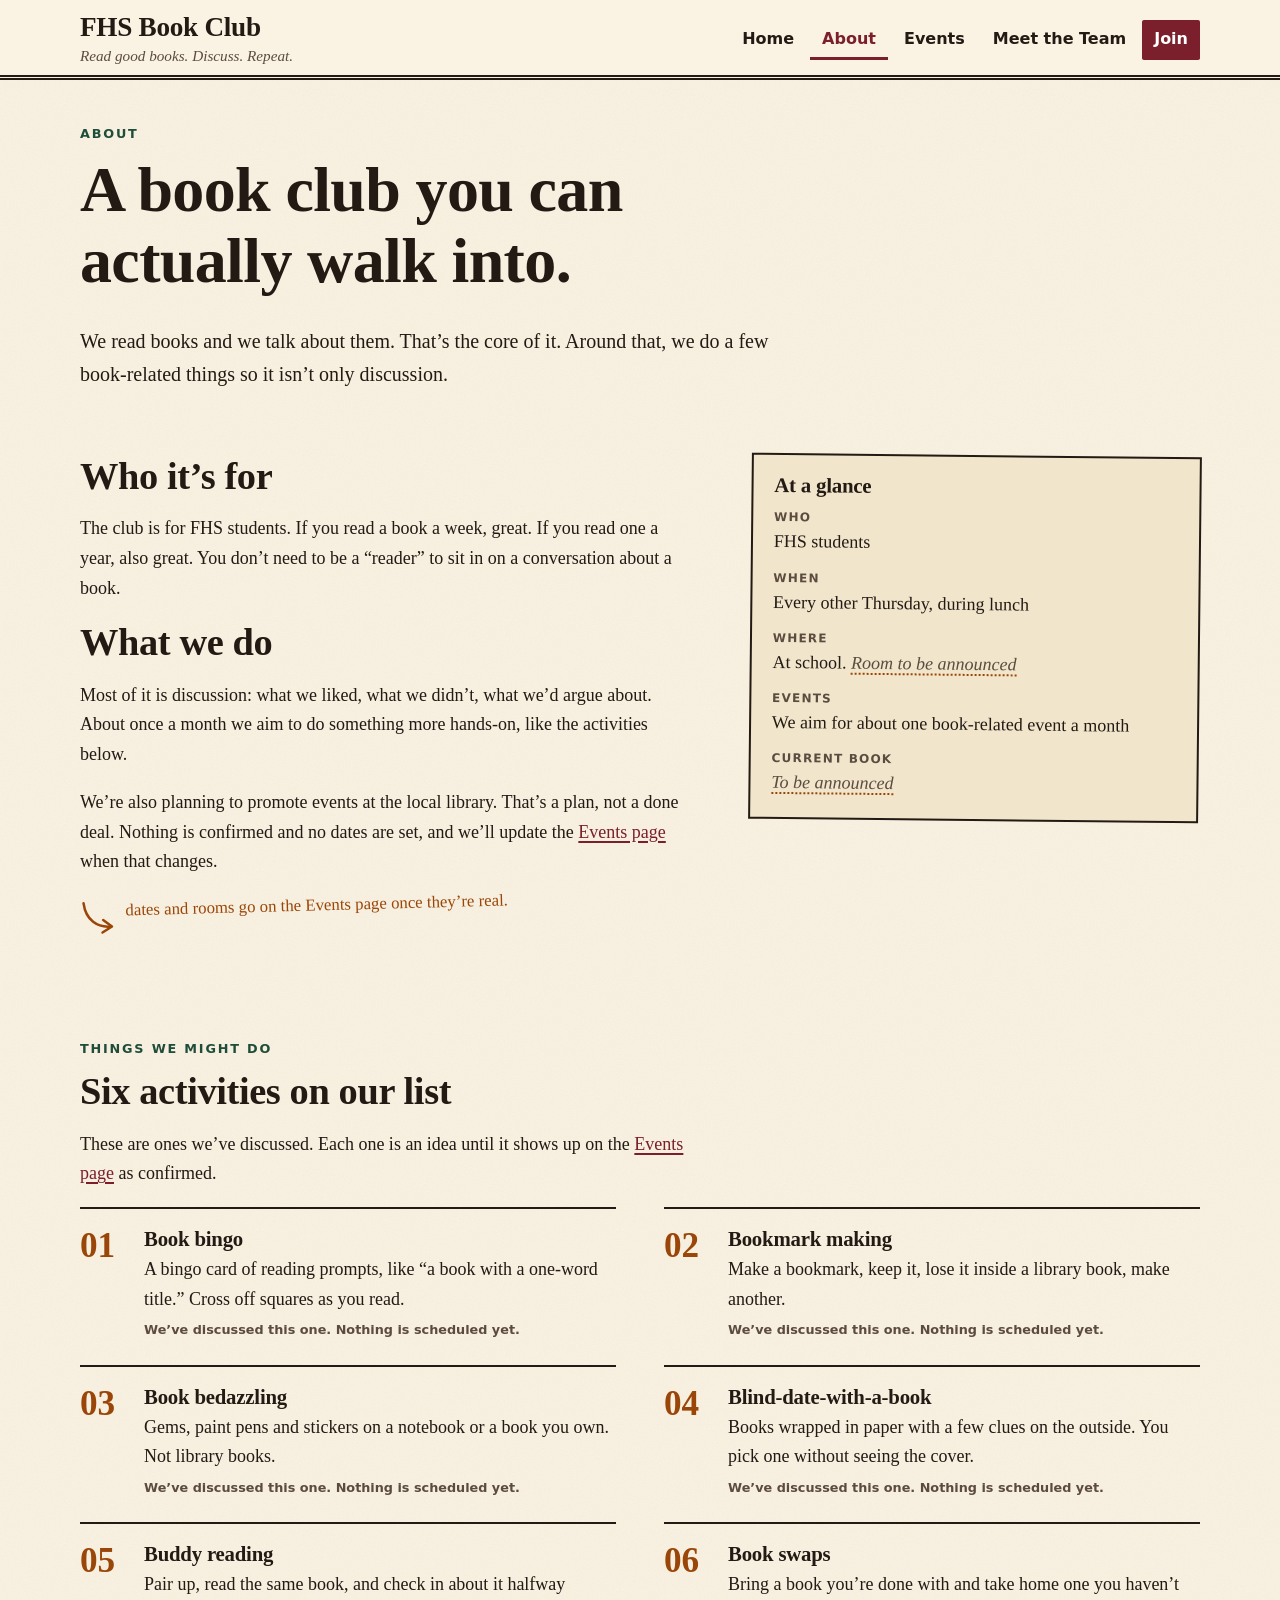
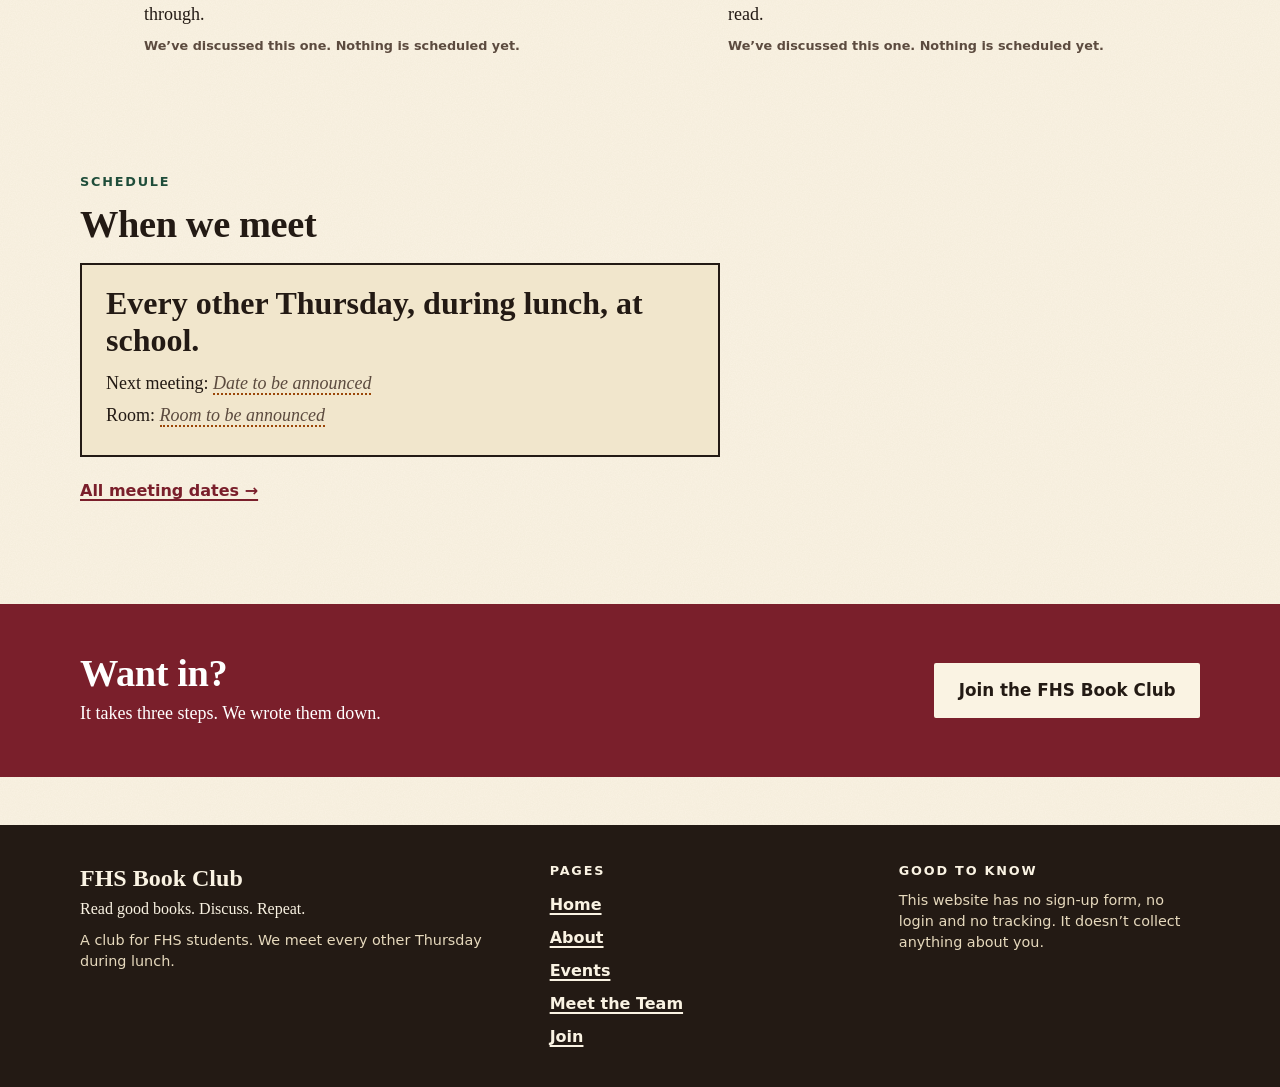
==== about.html @ 26677410 "Add files via upload" ====
<!DOCTYPE html>
<html lang="en">
<head>
<meta charset="utf-8">
<meta name="viewport" content="width=device-width, initial-scale=1">
<title>About · FHS Book Club</title>
<meta name="description" content="What the FHS Book Club does, who it's for, and when we meet.">
<meta name="theme-color" content="#7A1F2B">
<link rel="stylesheet" href="css/style.css">
</head>
<body>
<a class="skip" href="#main">Skip to main content</a>
<header class="mast">
  <div class="wrap">
    <a class="brand" href="index.html">
      <span class="brand-main">FHS Book Club</span>
      <span class="brand-tag">Read good books. Discuss. Repeat.</span>
    </a>
    <nav aria-label="Main">
      <ul>
        <li><a href="index.html">Home</a></li>
        <li><a href="about.html" aria-current="page">About</a></li>
        <li><a href="events.html">Events</a></li>
        <li><a href="team.html">Meet the Team</a></li>
        <li><a class="nav-join" href="join.html">Join</a></li>
      </ul>
    </nav>
  </div>
</header>
<noscript><div class="wrap"><p>The dates, rooms and event list on this site are filled in by a little JavaScript. Please turn it on to see them.</p></div></noscript>
<main id="main" tabindex="-1">
<div class="wrap page-head">
  <p class="kicker">About</p>
  <h1>A book club you can actually walk into.</h1>
  <p class="lede">We read books and we talk about them. That&rsquo;s the core of it. Around that, we do a few book-related things so it isn&rsquo;t only discussion.</p>
</div>

<section class="wrap two" aria-labelledby="whoH">
  <div class="prose">
    <h2 id="whoH">Who it&rsquo;s for</h2>
    <p>The club is for FHS students. If you read a book a week, great. If you read one a year, also great. You don&rsquo;t need to be a &ldquo;reader&rdquo; to sit in on a conversation about a book.</p>
    <h2>What we do</h2>
    <p>Most of it is discussion: what we liked, what we didn&rsquo;t, what we&rsquo;d argue about. About once a month we aim to do something more hands-on, like the activities below.</p>
    <p>We&rsquo;re also planning to promote events at the local library. That&rsquo;s a plan, not a done deal. Nothing is confirmed and no dates are set, and we&rsquo;ll update the <a href="events.html#library">Events page</a> when that changes.</p>
    <p class="hand orange"><svg viewBox="0 0 40 40" aria-hidden="true" focusable="false"><path d="M4 6 C 6 24, 18 32, 32 31" fill="none" stroke="currentColor" stroke-width="2.6" stroke-linecap="round"/><path d="M24 24 L33 31 L23 37" fill="none" stroke="currentColor" stroke-width="2.6" stroke-linecap="round" stroke-linejoin="round"/></svg><span>dates and rooms go on the Events page once they&rsquo;re real.</span></p>
  </div>
  <aside class="glance" aria-labelledby="glanceH">
    <h2 id="glanceH">At a glance</h2>
    <dl>
      <dt>Who</dt><dd>FHS students</dd>
      <dt>When</dt><dd>Every other Thursday, during lunch</dd>
      <dt>Where</dt><dd>At school. <span data-bind="next.meeting.room">Room to be announced</span></dd>
      <dt>Events</dt><dd>We aim for about one book-related event a month</dd>
      <dt>Current book</dt><dd><span data-bind="currentBook.title">To be announced</span></dd>
    </dl>
  </aside>
</section>

<section class="wrap" aria-labelledby="actsH">
  <p class="kicker">Things we might do</p>
  <h2 id="actsH">Six activities on our list</h2>
  <p class="prose" style="max-width:38rem">These are ones we&rsquo;ve discussed. Each one is an idea until it shows up on the <a href="events.html#activities">Events page</a> as confirmed.</p>
  <ol class="chapters cols">
    <li><div><h3>Book bingo</h3><p>A bingo card of reading prompts, like &ldquo;a book with a one-word title.&rdquo; Cross off squares as you read.</p><p class="tag">We&rsquo;ve discussed this one. Nothing is scheduled yet.</p></div></li>
    <li><div><h3>Bookmark making</h3><p>Make a bookmark, keep it, lose it inside a library book, make another.</p><p class="tag">We&rsquo;ve discussed this one. Nothing is scheduled yet.</p></div></li>
    <li><div><h3>Book bedazzling</h3><p>Gems, paint pens and stickers on a notebook or a book you own. Not library books.</p><p class="tag">We&rsquo;ve discussed this one. Nothing is scheduled yet.</p></div></li>
    <li><div><h3>Blind-date-with-a-book</h3><p>Books wrapped in paper with a few clues on the outside. You pick one without seeing the cover.</p><p class="tag">We&rsquo;ve discussed this one. Nothing is scheduled yet.</p></div></li>
    <li><div><h3>Buddy reading</h3><p>Pair up, read the same book, and check in about it halfway through.</p><p class="tag">We&rsquo;ve discussed this one. Nothing is scheduled yet.</p></div></li>
    <li><div><h3>Book swaps</h3><p>Bring a book you&rsquo;re done with and take home one you haven&rsquo;t read.</p><p class="tag">We&rsquo;ve discussed this one. Nothing is scheduled yet.</p></div></li>
  </ol>
</section>

<section class="wrap" aria-labelledby="whenH">
  <p class="kicker">Schedule</p>
  <h2 id="whenH">When we meet</h2>
  <div class="schedule">
    <p class="big">Every other Thursday, during lunch, at school.</p>
    <p>Next meeting: <span data-bind="next.meeting.date">Date to be announced</span></p>
    <p>Room: <span data-bind="next.meeting.room">Room to be announced</span></p>
  </div>
  <p class="more"><a class="textlink" href="events.html#meetings">All meeting dates &rarr;</a></p>
</section>

<section class="band" aria-labelledby="bandH">
  <div class="wrap">
    <div>
      <h2 id="bandH">Want in?</h2>
      <p>It takes three steps. We wrote them down.</p>
    </div>
    <a class="btn" href="join.html">Join the FHS Book Club</a>
  </div>
</section>
</main>
<footer class="foot">
  <div class="wrap">
    <div>
      <p class="fb">FHS Book Club</p>
      <p>Read good books. Discuss. Repeat.</p>
      <p class="fine">A club for FHS students. We meet every other Thursday during lunch.</p>
    </div>
    <div>
      <h2>Pages</h2>
      <ul>
        <li><a href="index.html">Home</a></li>
        <li><a href="about.html">About</a></li>
        <li><a href="events.html">Events</a></li>
        <li><a href="team.html">Meet the Team</a></li>
        <li><a href="join.html">Join</a></li>
      </ul>
    </div>
    <div>
      <h2>Good to know</h2>
      <p class="fine">This website has no sign-up form, no login and no tracking. It doesn&rsquo;t collect anything about you.</p>
    </div>
  </div>
</footer>
<script src="js/site-data.js"></script>
<script src="js/site.js"></script>
</body>
</html>
---- css/style.css ----
/* =====================================================================
   FHS BOOK CLUB · shared styles
   Colors and fonts are the variables just below. Change them here and
   every page updates.
   ===================================================================== */
:root{
  --paper:#FAF3E3;     /* page */
  --paper-2:#F1E6CC;   /* aged paper, for slips and notes */
  --ink:#231A14;       /* text */
  --muted:#5C4B3F;     /* secondary text */
  --burg:#7A1F2B;      /* burgundy */
  --green:#1F4D3A;     /* forest green */
  --orange:#D9772B;    /* warm orange (fills only) */
  --orange-ink:#9A4608;/* orange dark enough for text */
  --rule:#B9A783;      /* thin lines */
  --serif:Charter,"Bitstream Charter","Sitka Text",Cambria,Georgia,serif;
  --head:"Iowan Old Style","Palatino Linotype",Palatino,"Book Antiqua",Georgia,serif;
  --sans:system-ui,-apple-system,"Segoe UI",Roboto,Arial,sans-serif;
  --hand:"Segoe Print","Bradley Hand","Noteworthy","Chalkboard SE","Comic Sans MS",cursive;
}
*{box-sizing:border-box}
html{scroll-behavior:smooth;scroll-padding-top:16px}
body{
  margin:0;color:var(--ink);background-color:var(--paper);
  /* faint paper grain: a tiny SVG noise tile, nothing heavy */
  background-image:url("data:image/svg+xml,%3Csvg xmlns='http://www.w3.org/2000/svg' width='180' height='180'%3E%3Cfilter id='n'%3E%3CfeTurbulence type='fractalNoise' baseFrequency='.85' numOctaves='2' stitchTiles='stitch'/%3E%3CfeColorMatrix values='0 0 0 0 .35 0 0 0 0 .25 0 0 0 0 .15 0 0 0 .07 0'/%3E%3C/filter%3E%3Crect width='180' height='180' filter='url(%23n)'/%3E%3C/svg%3E");
  font:1.125rem/1.65 var(--serif);
  overflow-x:clip;
  -webkit-text-size-adjust:100%;
}
img,svg{max-width:100%}
h1,h2,h3{font-family:var(--head);line-height:1.1;margin:0 0 .45em;letter-spacing:-.01em}
h1{font-size:clamp(2.4rem,7vw,4rem);font-weight:800}
h2{font-size:clamp(1.7rem,4.5vw,2.4rem);font-weight:800}
h3{font-size:1.3rem;font-weight:700}
p{margin:0 0 1em}
a{color:var(--burg);text-underline-offset:3px;text-decoration-thickness:2px}
a:hover{color:var(--green)}
ul,ol{margin:0;padding:0}
.wrap{width:min(1120px,100% - 2rem);margin-inline:auto}
section{padding:3rem 0}
.kicker{font:700 .8rem/1 var(--sans);letter-spacing:.14em;text-transform:uppercase;color:var(--green);margin:0 0 .9rem}

/* ---------- accessibility ---------- */
:focus-visible{outline:3px solid var(--burg);outline-offset:3px}
.skip{position:absolute;left:1rem;top:-4rem;background:var(--ink);color:var(--paper);padding:.7rem 1rem;z-index:50;font:700 1rem var(--sans)}
.skip:focus{top:1rem}
.sr{position:absolute;width:1px;height:1px;overflow:hidden;clip:rect(0 0 0 0);white-space:nowrap}
[hidden]{display:none!important}

/* ---------- masthead (nav) ---------- */
.mast{border-bottom:5px double var(--ink);background:var(--paper)}
.mast .wrap{display:flex;flex-wrap:wrap;align-items:center;justify-content:space-between;gap:.4rem 1.5rem;padding:.9rem 0 .6rem}
.brand{text-decoration:none;color:var(--ink);display:block;line-height:1.1}
.brand:hover{color:var(--burg)}
.brand-main{display:block;font:800 1.7rem/1 var(--head);letter-spacing:-.01em}
.brand-tag{display:block;font:italic .95rem/1.3 var(--serif);color:var(--muted);margin-top:.25rem}
.mast nav ul{display:flex;flex-wrap:wrap;gap:.1rem .25rem;list-style:none}
.mast nav a{display:inline-block;padding:.55rem .75rem;font:600 1rem var(--sans);color:var(--ink);text-decoration:none;border-bottom:3px solid transparent}
.mast nav a:hover{border-bottom-color:var(--orange)}
.mast nav a[aria-current="page"],.mast nav a[aria-current="true"]{border-bottom-color:var(--burg);color:var(--burg)}
.mast nav a.nav-join{background:var(--burg);color:#fff;border-radius:2px;border-bottom-color:var(--burg)}
.mast nav a.nav-join:hover{background:var(--green);border-bottom-color:var(--green);color:#fff}
@media (max-width:640px){
  .brand-main{font-size:1.45rem}
  .mast nav a{padding:.5rem .55rem;font-size:.95rem}
}

/* ---------- buttons + links ---------- */
.btn{display:inline-block;background:var(--burg);color:#fff;font:700 1.05rem/1.2 var(--sans);padding:.95rem 1.4rem;text-decoration:none;border:2px solid var(--ink);border-radius:2px}
.btn:hover{background:var(--green);color:#fff}
.btn-alt{background:var(--paper);color:var(--ink)}
.btn-alt:hover{background:var(--ink);color:var(--paper)}
.textlink{font:600 1rem var(--sans)}

/* ---------- status stamps + tentative text ---------- */
.stamp{display:inline-block;font:700 .72rem/1 var(--sans);letter-spacing:.08em;text-transform:uppercase;padding:.4em .6em;border:2px solid;border-radius:2px;transform:rotate(-2deg);white-space:nowrap;background:transparent}
.stamp-confirmed{background:var(--green);color:#fff;border-color:var(--green)}
.stamp-planned{color:var(--orange-ink);border-color:var(--orange-ink)}
.stamp-idea{color:var(--ink);border:2px dashed var(--ink)}
.stamp-regular{color:var(--burg);border-color:var(--burg)}
.stamp-example{color:var(--muted);border:2px dashed var(--muted);background:#fff}
.tba{font-style:italic;color:var(--muted);border-bottom:2px dotted var(--orange-ink)}
.placeholder{background:#FFF0B3;border:1px dashed #8A6D00;padding:.05em .35em;color:var(--ink)}

/* ---------- handwritten margin notes ---------- */
.hand{font:1.05rem/1.3 var(--hand);color:var(--green);display:inline-flex;gap:.45rem;align-items:flex-start;transform:rotate(-1.5deg);max-width:22rem}
.hand svg{flex:none;width:2.4rem;height:2.4rem;margin-top:-.2rem}
.hand.orange{color:var(--orange-ink)}

/* ---------- home hero ---------- */
.hero{display:grid;gap:2.5rem;padding:3rem 0 2rem;align-items:start}
@media (min-width:860px){.hero{grid-template-columns:1.25fr .75fr;gap:3.5rem;padding-top:4rem}}
.motto{margin:0 0 1.2rem;line-height:.98}
.motto span{display:block}
.motto .m1{font-size:clamp(2.7rem,9vw,5.4rem);font-weight:800;letter-spacing:-.025em}
.motto .m2{font-size:clamp(2.4rem,8vw,4.6rem);font-style:italic;font-weight:700;color:var(--green)}
.motto .m3{font-size:clamp(2.7rem,9vw,5.4rem);font-weight:800;color:var(--burg);position:relative;width:max-content;max-width:100%}
.motto .m3 svg{display:block;width:100%;height:.35em;margin-top:.05em}
.lede{font-size:1.25rem;max-width:34rem}
.cta{display:flex;flex-wrap:wrap;gap:1rem 1.5rem;align-items:center;margin:1.5rem 0 1.3rem}

/* the "next up" slip */
.slip{position:relative;background:var(--paper-2);border:2px solid var(--ink);padding:0 0 .5rem;margin-top:1.2rem}
.slip-top{background:var(--ink);color:var(--paper);font:700 .8rem/1 var(--sans);letter-spacing:.14em;text-transform:uppercase;padding:.85rem 1.1rem}
.slip dl{margin:0;padding:.3rem 1.1rem 0}
.slip .row{padding:.8rem 0;border-bottom:2px dotted var(--rule)}
.slip .row:last-child{border-bottom:0}
.slip dt{font:700 .75rem/1 var(--sans);letter-spacing:.1em;text-transform:uppercase;color:var(--muted);margin-bottom:.35rem}
.slip dd{margin:0;font-size:1.1rem;line-height:1.35}
.slip .ribbon{position:absolute;top:-14px;right:22px;width:34px;height:70px}

/* "not a big reader" strip */
.strip{border-block:2px solid var(--ink);padding:1.4rem 0;background:var(--paper-2)}
.strip .wrap{display:grid;gap:.8rem 2rem;align-items:center}
@media (min-width:760px){.strip .wrap{grid-template-columns:auto 1fr auto}}
.strip h2{font-size:1.5rem;margin:0}
.strip p{margin:0}

/* table-of-contents event list */
.contents{list-style:none;max-width:46rem}
.contents li{padding:.8rem 0;border-bottom:1px solid var(--rule)}
.contents .line{display:flex;align-items:baseline;gap:.6rem}
.contents .title{font:700 1.2rem var(--head);color:var(--ink);text-decoration:none}
.contents a.title:hover{color:var(--burg);text-decoration:underline}
.contents .dots{flex:1;border-bottom:3px dotted var(--rule);min-width:1rem;transform:translateY(-.25em)}
.contents .when{margin:.2rem 0 0;font:.95rem/1.4 var(--sans);color:var(--muted)}
.more{margin-top:1.2rem}

/* team tiles (home) */
.tiles{list-style:none;display:grid;grid-template-columns:repeat(2,1fr);gap:1rem}
@media (min-width:760px){.tiles{grid-template-columns:repeat(4,1fr)}}
.tile{display:flex;flex-direction:column;gap:.6rem;height:100%;padding:1rem;border:2px solid var(--ink);color:var(--ink);text-decoration:none;background:var(--paper)}
.tile:hover{background:var(--paper-2);color:var(--ink)}
.tile:hover .tile-name{text-decoration:underline;text-decoration-color:var(--burg)}
.tile svg{width:64px;height:auto}
.tile-name{font:800 1.3rem/1.1 var(--head)}
.tile-role{font:600 .9rem var(--sans);color:var(--muted)}

/* CTA band */
.band{background:var(--burg);color:#fff;padding:3rem 0;margin-top:2rem}
.band .wrap{display:grid;gap:1.2rem 2rem;align-items:center}
@media (min-width:760px){.band .wrap{grid-template-columns:1fr auto}}
.band h2{margin:0 0 .3rem;color:#fff}
.band p{margin:0;color:#fff}
.band .btn{background:var(--paper);color:var(--ink);border-color:var(--paper)}
.band .btn:hover{background:var(--ink);color:#fff;border-color:var(--ink)}
.band :focus-visible{outline-color:#fff}

/* ---------- inner pages ---------- */
.page-head{padding:3rem 0 1rem}
.page-head > *{max-width:46rem}
.page-head p.lede{margin:0}
.two{display:grid;gap:2.5rem;align-items:start}
@media (min-width:860px){.two{grid-template-columns:1.4fr 1fr}}
.prose p{max-width:38rem}
.glance{border:2px solid var(--ink);background:var(--paper-2);padding:1.2rem 1.3rem;transform:rotate(.6deg)}
.glance h2{font-size:1.3rem;margin-bottom:.6rem}
.glance dl{margin:0}
.glance dt{font:700 .75rem/1 var(--sans);letter-spacing:.1em;text-transform:uppercase;color:var(--muted);margin-top:.9rem}
.glance dd{margin:.25rem 0 0}

/* numbered "chapter" lists (activities, join steps) */
.chapters{list-style:none;counter-reset:ch;display:grid;gap:0 3rem}
@media (min-width:860px){.chapters.cols{grid-template-columns:1fr 1fr}}
.chapters li{counter-increment:ch;display:grid;grid-template-columns:3.4rem 1fr;gap:0 .6rem;padding:1.2rem 0;border-top:2px solid var(--ink)}
.chapters li::before{content:counter(ch,decimal-leading-zero);font:800 2.2rem/1 var(--head);color:var(--orange-ink)}
.chapters h3{margin-bottom:.25rem}
.chapters p{margin:0 0 .5rem}
.chapters .tag{font:600 .8rem var(--sans);color:var(--muted)}
.steps li::before{content:counter(ch);color:var(--burg);font-size:3rem}
.steps li{grid-template-columns:3.4rem 1fr}

.callout{border:2px dashed var(--ink);background:var(--paper-2);padding:1rem 1.2rem;margin:1.2rem 0;max-width:40rem}
.callout p:last-child{margin-bottom:0}

/* ---------- events page ---------- */
.legend{display:flex;flex-wrap:wrap;gap:.9rem 1.6rem;margin:1.5rem 0 0;padding:1rem 0;border-block:1px solid var(--rule);list-style:none;font:.95rem/1.35 var(--sans)}
.legend li{display:flex;gap:.5rem;align-items:center}
.jump{display:flex;flex-wrap:wrap;gap:.4rem 1.2rem;margin:1rem 0 0;list-style:none;font:600 1rem var(--sans)}
.group{padding:2.2rem 0 .5rem}
.group > p.intro{max-width:38rem;color:var(--muted)}
.evlist{list-style:none}
.ev{display:grid;gap:.4rem 1.5rem;padding:1.1rem 0;border-top:2px solid var(--ink)}
@media (min-width:760px){.ev{grid-template-columns:11rem 1fr auto}}
.ev-date{font:700 1rem/1.35 var(--sans)}
.ev h3{margin:0 0 .2rem;font-size:1.3rem}
.ev p{margin:0;font:.98rem/1.45 var(--sans);color:var(--muted)}
.ev-status{justify-self:start}
@media (min-width:760px){.ev-status{justify-self:end}}
.ev.is-example{background:var(--paper-2);padding-inline:1rem}

/* ---------- team page ---------- */
.cards{list-style:none;display:grid;gap:1.5rem}
@media (min-width:760px){.cards{grid-template-columns:1fr 1fr}}
.card{position:relative;display:grid;grid-template-columns:96px 1fr;gap:1rem 1.2rem;border:2px solid var(--ink);padding:1.2rem;background:var(--paper)}
.card:hover{background:var(--paper-2)}
.card svg{width:96px;height:auto}
.card h2{font-size:1.7rem;margin:0}
.card .role{font:700 .85rem var(--sans);letter-spacing:.08em;text-transform:uppercase;color:var(--burg);margin:.15rem 0 .6rem}
.card p{margin:0 0 .4rem;font-size:1rem;line-height:1.5}
.card a.more-link{font:700 1rem var(--sans);color:var(--burg)}
.card a.more-link::after{content:"";position:absolute;inset:0}   /* whole card is clickable */
.card:focus-within{outline:3px solid var(--burg);outline-offset:3px}
.card a.more-link:focus-visible{outline:none}

/* ---------- officer profile pages ---------- */
.crumbs{font:.95rem var(--sans);padding-top:1.6rem}
.profile{display:grid;gap:2rem 3rem;padding:1.5rem 0 2rem;align-items:start}
@media (min-width:860px){.profile{grid-template-columns:260px 1fr}}
.profile .plate svg{width:min(220px,60%);height:auto}
.profile h1{margin-bottom:.1em}
.profile .role{font:700 1rem var(--sans);letter-spacing:.1em;text-transform:uppercase;color:var(--burg);margin:0 0 1.5rem}
.libcard{border:2px solid var(--ink);background:#FFFDF6;padding:1.2rem 1.4rem;max-width:36rem}
.libcard .stripe{height:.8rem;background:var(--burg);margin:-1.2rem -1.4rem 1rem}
.libcard dl{margin:0}
.libcard .f{display:grid;gap:.1rem 1rem;padding:.7rem 0;border-bottom:1px solid var(--rule)}
@media (min-width:560px){.libcard .f{grid-template-columns:9rem 1fr;align-items:baseline}}
.libcard dt{font:700 .75rem/1.2 var(--sans);letter-spacing:.1em;text-transform:uppercase;color:var(--muted)}
.libcard dd{margin:0;font:700 1.2rem/1.35 var(--head)}
.shelf{display:flex;align-items:flex-end;gap:.5rem;margin:2rem 0 0;padding:0 .5rem;border-bottom:8px solid var(--ink);min-height:12rem}
.spine{writing-mode:vertical-rl;font:800 1.15rem/1.1 var(--head);padding:1rem .8rem;border:2px solid var(--ink);border-bottom:0;max-height:12rem;overflow:hidden}
.spine-burg{background:var(--burg);color:#fff;height:11rem}
.spine-green{background:var(--green);color:#fff;height:12rem}
.spine-orange{background:var(--orange);color:var(--ink);height:10rem}
.spine-ink{background:var(--ink);color:var(--paper);height:11.5rem}
.shelf-label{font:600 .9rem var(--sans);color:var(--muted);margin:.6rem 0 0}
.words{border:2px dashed var(--ink);padding:1rem 1.2rem;max-width:36rem;margin-top:1.6rem}
.words h2{font-size:1.2rem;margin-bottom:.4rem}
.words p{margin:0}
.pager{display:flex;flex-wrap:wrap;justify-content:space-between;gap:1rem;border-top:2px solid var(--ink);margin-top:2rem;padding:1.2rem 0 0;font:700 1rem var(--sans)}

/* ---------- join page ---------- */
.schedule{border:2px solid var(--ink);background:var(--paper-2);padding:1.3rem 1.5rem;max-width:40rem}
.schedule .big{font:800 clamp(1.5rem,4vw,2rem)/1.15 var(--head);margin:0 0 .6rem}
.schedule p{margin:.2rem 0}

/* ---------- footer ---------- */
.foot{background:var(--ink);color:var(--paper);margin-top:3rem;padding:2.5rem 0 2rem}
.foot .wrap{display:grid;gap:1.8rem 3rem}
@media (min-width:760px){.foot .wrap{grid-template-columns:1.4fr 1fr 1fr}}
.foot h2{font:700 .8rem/1 var(--sans);letter-spacing:.14em;text-transform:uppercase;color:var(--paper);margin-bottom:.8rem}
.foot .fb{font:800 1.5rem/1.1 var(--head);margin:0 0 .3rem}
.foot p{margin:0 0 .5rem;font-size:1rem}
.foot ul{list-style:none}
.foot li{margin:.2rem 0}
.foot a{color:var(--paper);font:600 1rem var(--sans)}
.foot a:hover{color:var(--orange)}
.foot :focus-visible{outline-color:var(--paper)}
.foot .fine{font:.9rem/1.45 var(--sans);color:#E6D9BD}

noscript .wrap{border:2px dashed var(--ink);padding:1rem;margin:1rem auto;background:var(--paper-2)}

@media print{.mast nav,.skip{display:none}}
@media (prefers-reduced-motion:reduce){html{scroll-behavior:auto}}
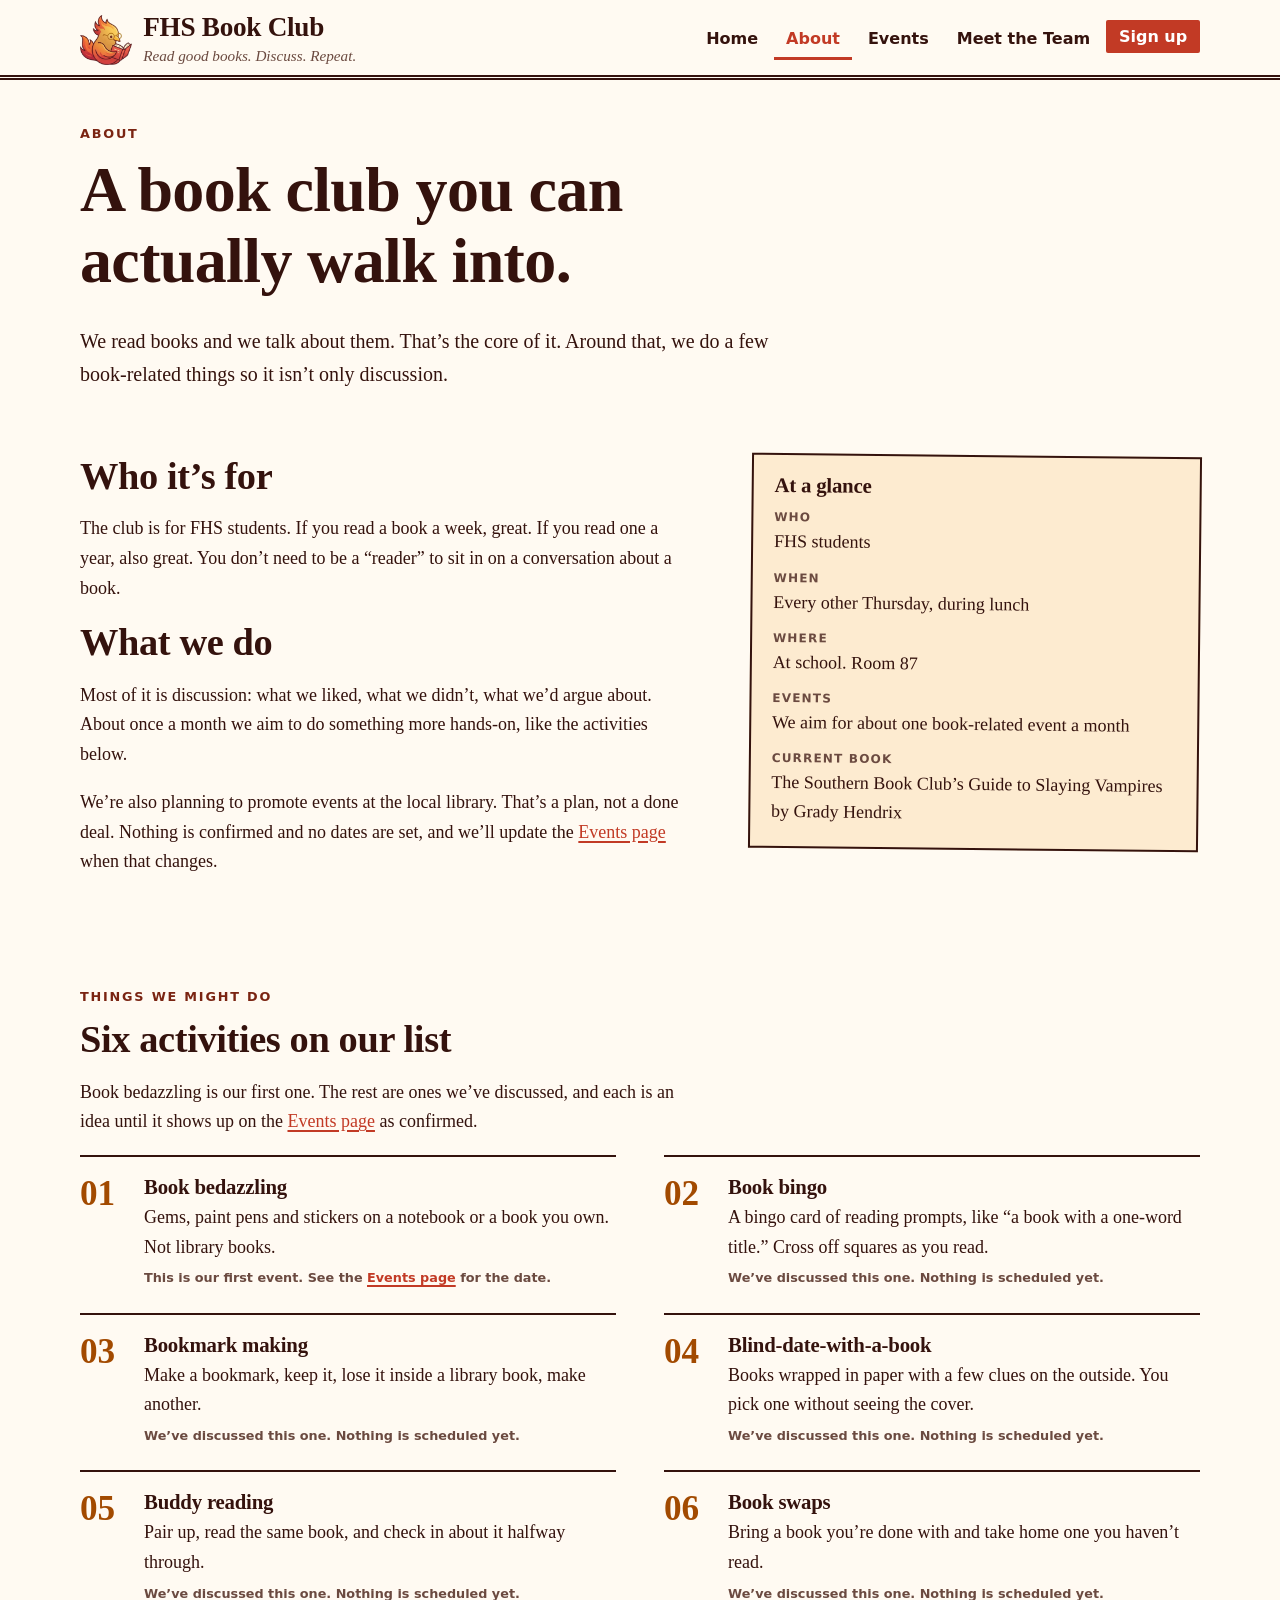
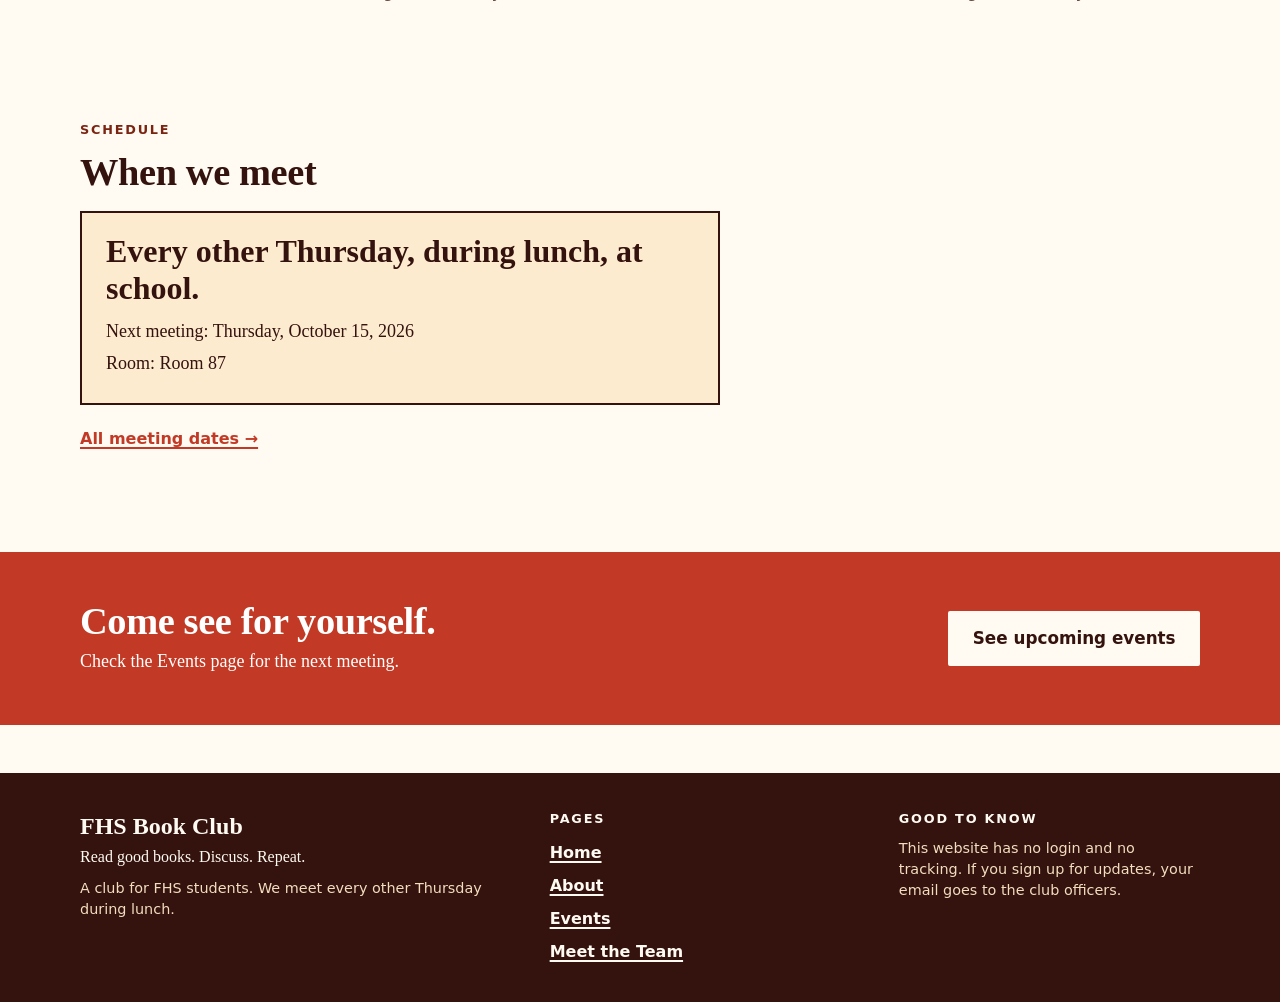
==== commit ee6f6173: "update site" ====
--- a/about.html
+++ b/about.html
@@ -5,7 +5,8 @@
 <meta name="viewport" content="width=device-width, initial-scale=1">
 <title>About · FHS Book Club</title>
 <meta name="description" content="What the FHS Book Club does, who it's for, and when we meet.">
-<meta name="theme-color" content="#7A1F2B">
+<meta name="theme-color" content="#C23A25">
+<link rel="icon" type="image/png" href="images/favicon.png">
 <link rel="stylesheet" href="css/style.css">
 </head>
 <body>
@@ -13,8 +14,9 @@
 <header class="mast">
   <div class="wrap">
     <a class="brand" href="index.html">
-      <span class="brand-main">FHS Book Club</span>
-      <span class="brand-tag">Read good books. Discuss. Repeat.</span>
+      <img class="brand-logo" src="images/logo.png" alt="" width="56" height="55">
+      <span class="brand-text"><span class="brand-main">FHS Book Club</span>
+      <span class="brand-tag">Read good books. Discuss. Repeat.</span></span>
     </a>
     <nav aria-label="Main">
       <ul>
@@ -22,7 +24,7 @@
         <li><a href="about.html" aria-current="page">About</a></li>
         <li><a href="events.html">Events</a></li>
         <li><a href="team.html">Meet the Team</a></li>
-        <li><a class="nav-join" href="join.html">Join</a></li>
+        <li><button class="nav-signup" type="button" data-signup-open hidden>Sign up</button></li>
       </ul>
     </nav>
   </div>
@@ -42,7 +44,6 @@
     <h2>What we do</h2>
     <p>Most of it is discussion: what we liked, what we didn&rsquo;t, what we&rsquo;d argue about. About once a month we aim to do something more hands-on, like the activities below.</p>
     <p>We&rsquo;re also planning to promote events at the local library. That&rsquo;s a plan, not a done deal. Nothing is confirmed and no dates are set, and we&rsquo;ll update the <a href="events.html#library">Events page</a> when that changes.</p>
-    <p class="hand orange"><svg viewBox="0 0 40 40" aria-hidden="true" focusable="false"><path d="M4 6 C 6 24, 18 32, 32 31" fill="none" stroke="currentColor" stroke-width="2.6" stroke-linecap="round"/><path d="M24 24 L33 31 L23 37" fill="none" stroke="currentColor" stroke-width="2.6" stroke-linecap="round" stroke-linejoin="round"/></svg><span>dates and rooms go on the Events page once they&rsquo;re real.</span></p>
   </div>
   <aside class="glance" aria-labelledby="glanceH">
     <h2 id="glanceH">At a glance</h2>
@@ -59,11 +60,11 @@
 <section class="wrap" aria-labelledby="actsH">
   <p class="kicker">Things we might do</p>
   <h2 id="actsH">Six activities on our list</h2>
-  <p class="prose" style="max-width:38rem">These are ones we&rsquo;ve discussed. Each one is an idea until it shows up on the <a href="events.html#activities">Events page</a> as confirmed.</p>
+  <p class="prose" style="max-width:38rem">Book bedazzling is our first one. The rest are ones we&rsquo;ve discussed, and each is an idea until it shows up on the <a href="events.html#activities">Events page</a> as confirmed.</p>
   <ol class="chapters cols">
+    <li><div><h3>Book bedazzling</h3><p>Gems, paint pens and stickers on a notebook or a book you own. Not library books.</p><p class="tag">This is our first event. See the <a href="events.html#activities">Events page</a> for the date.</p></div></li>
     <li><div><h3>Book bingo</h3><p>A bingo card of reading prompts, like &ldquo;a book with a one-word title.&rdquo; Cross off squares as you read.</p><p class="tag">We&rsquo;ve discussed this one. Nothing is scheduled yet.</p></div></li>
     <li><div><h3>Bookmark making</h3><p>Make a bookmark, keep it, lose it inside a library book, make another.</p><p class="tag">We&rsquo;ve discussed this one. Nothing is scheduled yet.</p></div></li>
-    <li><div><h3>Book bedazzling</h3><p>Gems, paint pens and stickers on a notebook or a book you own. Not library books.</p><p class="tag">We&rsquo;ve discussed this one. Nothing is scheduled yet.</p></div></li>
     <li><div><h3>Blind-date-with-a-book</h3><p>Books wrapped in paper with a few clues on the outside. You pick one without seeing the cover.</p><p class="tag">We&rsquo;ve discussed this one. Nothing is scheduled yet.</p></div></li>
     <li><div><h3>Buddy reading</h3><p>Pair up, read the same book, and check in about it halfway through.</p><p class="tag">We&rsquo;ve discussed this one. Nothing is scheduled yet.</p></div></li>
     <li><div><h3>Book swaps</h3><p>Bring a book you&rsquo;re done with and take home one you haven&rsquo;t read.</p><p class="tag">We&rsquo;ve discussed this one. Nothing is scheduled yet.</p></div></li>
@@ -84,10 +85,10 @@
 <section class="band" aria-labelledby="bandH">
   <div class="wrap">
     <div>
-      <h2 id="bandH">Want in?</h2>
-      <p>It takes three steps. We wrote them down.</p>
+      <h2 id="bandH">Come see for yourself.</h2>
+      <p>Check the Events page for the next meeting.</p>
     </div>
-    <a class="btn" href="join.html">Join the FHS Book Club</a>
+    <a class="btn" href="events.html">See upcoming events</a>
   </div>
 </section>
 </main>
@@ -105,12 +106,11 @@
         <li><a href="about.html">About</a></li>
         <li><a href="events.html">Events</a></li>
         <li><a href="team.html">Meet the Team</a></li>
-        <li><a href="join.html">Join</a></li>
       </ul>
     </div>
     <div>
       <h2>Good to know</h2>
-      <p class="fine">This website has no sign-up form, no login and no tracking. It doesn&rsquo;t collect anything about you.</p>
+      <p class="fine" data-foot-note>This website has no sign-up form, no login and no tracking. It doesn&rsquo;t collect anything about you.</p>
     </div>
   </div>
 </footer>
--- a/css/style.css
+++ b/css/style.css
@@ -1,18 +1,20 @@
 /* =====================================================================
    FHS BOOK CLUB · shared styles
+   Palette from the club logo: dark maroon ink, flame red (--burg), deep red-brown (--green), orange, gold.
+   The variable names are old; the colors are the new scheme.
    Colors and fonts are the variables just below. Change them here and
    every page updates.
    ===================================================================== */
 :root{
-  --paper:#FAF3E3;     /* page */
-  --paper-2:#F1E6CC;   /* aged paper, for slips and notes */
-  --ink:#231A14;       /* text */
-  --muted:#5C4B3F;     /* secondary text */
-  --burg:#7A1F2B;      /* burgundy */
-  --green:#1F4D3A;     /* forest green */
-  --orange:#D9772B;    /* warm orange (fills only) */
-  --orange-ink:#9A4608;/* orange dark enough for text */
-  --rule:#B9A783;      /* thin lines */
+  --paper:#FFFAF2;     /* page */
+  --paper-2:#FDEBD0;   /* aged paper, for slips and notes */
+  --ink:#34120D;       /* text */
+  --muted:#6B4A40;     /* secondary text */
+  --burg:#C23A25;      /* burgundy */
+  --green:#7A2412;     /* forest green */
+  --orange:#F28C28;    /* warm orange (fills only) */
+  --orange-ink:#A24A00;/* orange dark enough for text */
+  --rule:#E6C9A8;      /* thin lines */
   --serif:Charter,"Bitstream Charter","Sitka Text",Cambria,Georgia,serif;
   --head:"Iowan Old Style","Palatino Linotype",Palatino,"Book Antiqua",Georgia,serif;
   --sans:system-ui,-apple-system,"Segoe UI",Roboto,Arial,sans-serif;
@@ -22,8 +24,6 @@
 html{scroll-behavior:smooth;scroll-padding-top:16px}
 body{
   margin:0;color:var(--ink);background-color:var(--paper);
-  /* faint paper grain: a tiny SVG noise tile, nothing heavy */
-  background-image:url("data:image/svg+xml,%3Csvg xmlns='http://www.w3.org/2000/svg' width='180' height='180'%3E%3Cfilter id='n'%3E%3CfeTurbulence type='fractalNoise' baseFrequency='.85' numOctaves='2' stitchTiles='stitch'/%3E%3CfeColorMatrix values='0 0 0 0 .35 0 0 0 0 .25 0 0 0 0 .15 0 0 0 .07 0'/%3E%3C/filter%3E%3Crect width='180' height='180' filter='url(%23n)'/%3E%3C/svg%3E");
   font:1.125rem/1.65 var(--serif);
   overflow-x:clip;
   -webkit-text-size-adjust:100%;
@@ -51,7 +51,8 @@
 /* ---------- masthead (nav) ---------- */
 .mast{border-bottom:5px double var(--ink);background:var(--paper)}
 .mast .wrap{display:flex;flex-wrap:wrap;align-items:center;justify-content:space-between;gap:.4rem 1.5rem;padding:.9rem 0 .6rem}
-.brand{text-decoration:none;color:var(--ink);display:block;line-height:1.1}
+.brand{text-decoration:none;color:var(--ink);display:flex;align-items:center;gap:.7rem;line-height:1.1}
+.brand-logo{width:52px;height:auto;flex:none}
 .brand:hover{color:var(--burg)}
 .brand-main{display:block;font:800 1.7rem/1 var(--head);letter-spacing:-.01em}
 .brand-tag{display:block;font:italic .95rem/1.3 var(--serif);color:var(--muted);margin-top:.25rem}
@@ -59,8 +60,6 @@
 .mast nav a{display:inline-block;padding:.55rem .75rem;font:600 1rem var(--sans);color:var(--ink);text-decoration:none;border-bottom:3px solid transparent}
 .mast nav a:hover{border-bottom-color:var(--orange)}
 .mast nav a[aria-current="page"],.mast nav a[aria-current="true"]{border-bottom-color:var(--burg);color:var(--burg)}
-.mast nav a.nav-join{background:var(--burg);color:#fff;border-radius:2px;border-bottom-color:var(--burg)}
-.mast nav a.nav-join:hover{background:var(--green);border-bottom-color:var(--green);color:#fff}
 @media (max-width:640px){
   .brand-main{font-size:1.45rem}
   .mast nav a{padding:.5rem .55rem;font-size:.95rem}
@@ -127,15 +126,6 @@
 .contents .when{margin:.2rem 0 0;font:.95rem/1.4 var(--sans);color:var(--muted)}
 .more{margin-top:1.2rem}
 
-/* team tiles (home) */
-.tiles{list-style:none;display:grid;grid-template-columns:repeat(2,1fr);gap:1rem}
-@media (min-width:760px){.tiles{grid-template-columns:repeat(4,1fr)}}
-.tile{display:flex;flex-direction:column;gap:.6rem;height:100%;padding:1rem;border:2px solid var(--ink);color:var(--ink);text-decoration:none;background:var(--paper)}
-.tile:hover{background:var(--paper-2);color:var(--ink)}
-.tile:hover .tile-name{text-decoration:underline;text-decoration-color:var(--burg)}
-.tile svg{width:64px;height:auto}
-.tile-name{font:800 1.3rem/1.1 var(--head)}
-.tile-role{font:600 .9rem var(--sans);color:var(--muted)}
 
 /* CTA band */
 .band{background:var(--burg);color:#fff;padding:3rem 0;margin-top:2rem}
@@ -191,40 +181,7 @@
 .ev.is-example{background:var(--paper-2);padding-inline:1rem}
 
 /* ---------- team page ---------- */
-.cards{list-style:none;display:grid;gap:1.5rem}
-@media (min-width:760px){.cards{grid-template-columns:1fr 1fr}}
-.card{position:relative;display:grid;grid-template-columns:96px 1fr;gap:1rem 1.2rem;border:2px solid var(--ink);padding:1.2rem;background:var(--paper)}
-.card:hover{background:var(--paper-2)}
-.card svg{width:96px;height:auto}
-.card h2{font-size:1.7rem;margin:0}
-.card .role{font:700 .85rem var(--sans);letter-spacing:.08em;text-transform:uppercase;color:var(--burg);margin:.15rem 0 .6rem}
-.card p{margin:0 0 .4rem;font-size:1rem;line-height:1.5}
-.card a.more-link{font:700 1rem var(--sans);color:var(--burg)}
-.card a.more-link::after{content:"";position:absolute;inset:0}   /* whole card is clickable */
-.card:focus-within{outline:3px solid var(--burg);outline-offset:3px}
-.card a.more-link:focus-visible{outline:none}
-
-/* ---------- officer profile pages ---------- */
 .crumbs{font:.95rem var(--sans);padding-top:1.6rem}
-.profile{display:grid;gap:2rem 3rem;padding:1.5rem 0 2rem;align-items:start}
-@media (min-width:860px){.profile{grid-template-columns:260px 1fr}}
-.profile .plate svg{width:min(220px,60%);height:auto}
-.profile h1{margin-bottom:.1em}
-.profile .role{font:700 1rem var(--sans);letter-spacing:.1em;text-transform:uppercase;color:var(--burg);margin:0 0 1.5rem}
-.libcard{border:2px solid var(--ink);background:#FFFDF6;padding:1.2rem 1.4rem;max-width:36rem}
-.libcard .stripe{height:.8rem;background:var(--burg);margin:-1.2rem -1.4rem 1rem}
-.libcard dl{margin:0}
-.libcard .f{display:grid;gap:.1rem 1rem;padding:.7rem 0;border-bottom:1px solid var(--rule)}
-@media (min-width:560px){.libcard .f{grid-template-columns:9rem 1fr;align-items:baseline}}
-.libcard dt{font:700 .75rem/1.2 var(--sans);letter-spacing:.1em;text-transform:uppercase;color:var(--muted)}
-.libcard dd{margin:0;font:700 1.2rem/1.35 var(--head)}
-.shelf{display:flex;align-items:flex-end;gap:.5rem;margin:2rem 0 0;padding:0 .5rem;border-bottom:8px solid var(--ink);min-height:12rem}
-.spine{writing-mode:vertical-rl;font:800 1.15rem/1.1 var(--head);padding:1rem .8rem;border:2px solid var(--ink);border-bottom:0;max-height:12rem;overflow:hidden}
-.spine-burg{background:var(--burg);color:#fff;height:11rem}
-.spine-green{background:var(--green);color:#fff;height:12rem}
-.spine-orange{background:var(--orange);color:var(--ink);height:10rem}
-.spine-ink{background:var(--ink);color:var(--paper);height:11.5rem}
-.shelf-label{font:600 .9rem var(--sans);color:var(--muted);margin:.6rem 0 0}
 .words{border:2px dashed var(--ink);padding:1rem 1.2rem;max-width:36rem;margin-top:1.6rem}
 .words h2{font-size:1.2rem;margin-bottom:.4rem}
 .words p{margin:0}
@@ -247,9 +204,70 @@
 .foot a{color:var(--paper);font:600 1rem var(--sans)}
 .foot a:hover{color:var(--orange)}
 .foot :focus-visible{outline-color:var(--paper)}
-.foot .fine{font:.9rem/1.45 var(--sans);color:#E6D9BD}
+.foot .fine{font:.9rem/1.45 var(--sans);color:#F3DDBF}
 
 noscript .wrap{border:2px dashed var(--ink);padding:1rem;margin:1rem auto;background:var(--paper-2)}
 
 @media print{.mast nav,.skip{display:none}}
 @media (prefers-reduced-motion:reduce){html{scroll-behavior:auto}}
+
+
+/* ---- photo slots (team page + officer pages) ---- */
+.photo-slot{position:relative;display:block;aspect-ratio:4/5;background:var(--c,var(--ink));color:var(--ci,var(--paper));border:2px solid var(--ink);border-radius:3px;overflow:hidden}
+.photo-slot .initial{position:absolute;inset:0;display:grid;place-items:center;padding-bottom:1.6rem;font:800 clamp(4rem,14vw,7rem)/1 var(--serif)}
+.photo-slot .soon{position:absolute;left:0;right:0;bottom:0;padding:.35rem .5rem;background:var(--paper);color:var(--ink);border-top:2px solid var(--ink);font:700 .75rem/1.2 var(--sans);letter-spacing:.06em;text-transform:uppercase;text-align:center}
+.photo-slot img{position:absolute;inset:0;width:100%;height:100%;object-fit:cover}
+.photo-slot.has-photo .initial,.photo-slot.has-photo .soon{display:none}
+.photo-wrap{position:relative}
+.photo-wrap::before{content:"";position:absolute;z-index:1;top:-.7rem;left:50%;width:4.5rem;height:1.4rem;margin-left:-2.25rem;background:var(--orange);opacity:.85;border:1px solid var(--ink);transform:rotate(-3deg)}
+
+/* ---- team page ---- */
+.team-grid{list-style:none;display:grid;grid-template-columns:repeat(2,1fr);gap:2rem 1rem;padding-top:.8rem}
+@media (min-width:960px){.team-grid{grid-template-columns:repeat(4,1fr);gap:2rem 1.4rem}}
+.team-grid>li:nth-child(even) .photo-wrap{transform:rotate(1.2deg)}
+.team-grid>li:nth-child(odd) .photo-wrap{transform:rotate(-1deg)}
+@media (min-width:960px){.team-grid>li:nth-child(even){margin-top:1.6rem}}
+.member{position:relative}
+.member h2{font-size:1.5rem;margin:.9rem 0 0}
+.member h2 a{color:var(--ink);text-decoration:none}
+.member h2 a::after{content:"";position:absolute;inset:0}
+.member:hover h2 a{text-decoration:underline;text-decoration-color:var(--burg);text-decoration-thickness:3px}
+.member .role{font:700 .8rem var(--sans);letter-spacing:.1em;text-transform:uppercase;color:var(--burg);margin:.15rem 0 .4rem}
+.member .fav{margin:0;font-size:.95rem;line-height:1.4;color:var(--muted)}
+.member:focus-within{outline:3px solid var(--burg);outline-offset:6px}
+.member h2 a:focus-visible{outline:none}
+
+/* ---- officer page ---- */
+.person{display:grid;gap:2rem 3rem;padding:1.5rem 0 2rem;align-items:start}
+@media (min-width:760px){.person{grid-template-columns:minmax(220px,320px) 1fr}}
+.person .photo-wrap{max-width:320px;transform:rotate(-1deg)}
+.person h1{margin:0 0 .1em}
+.person .role{font:700 1rem var(--sans);letter-spacing:.1em;text-transform:uppercase;color:var(--burg);margin:0 0 1.2rem}
+.facts{margin:0;max-width:34rem;border-top:2px solid var(--ink)}
+.facts>div{display:grid;gap:.1rem 1rem;padding:.8rem 0;border-bottom:1px solid var(--rule)}
+@media (min-width:560px){.facts>div{grid-template-columns:9rem 1fr;align-items:baseline}}
+.facts dt{font:700 .75rem/1.2 var(--sans);letter-spacing:.1em;text-transform:uppercase;color:var(--muted)}
+.facts dd{margin:0;font:700 1.25rem/1.35 var(--head)}
+
+/* ---- welcome popup ---- */
+.popup{position:fixed;inset:0;z-index:50;display:grid;place-items:center;padding:1rem;background:rgba(52,18,13,.72)}
+.popup-box{position:relative;width:100%;max-width:30rem;max-height:92vh;overflow:auto;background:var(--paper);border:3px solid var(--ink);border-radius:3px;padding:2.6rem 1.6rem 1.6rem;transform:rotate(-.6deg)}
+.popup-box::before{content:"";position:absolute;top:-.8rem;left:50%;width:5rem;height:1.5rem;margin-left:-2.5rem;background:var(--orange);border:1px solid var(--ink);transform:rotate(2deg)}
+.popup-box:focus{outline:none}
+.popup-box h2{font-size:clamp(1.7rem,6vw,2.2rem);margin:.1em 0 .3em}
+.popup-box p{margin:0 0 .5rem}
+.popup-when{font:700 1.2rem var(--head)}
+.popup-actions{display:flex;flex-wrap:wrap;align-items:center;gap:1rem 1.4rem;margin-top:1.2rem!important}
+.popup-later{background:none;border:0;padding:0;cursor:pointer;font:700 1rem var(--sans);color:var(--burg);text-decoration:underline}
+.popup-x{position:absolute;top:.6rem;right:.7rem;background:none;border:2px solid var(--ink);border-radius:2px;padding:.3rem .6rem;cursor:pointer;font:700 .85rem var(--sans);color:var(--ink)}
+.popup-x:hover{background:var(--ink);color:var(--paper)}
+.popup button:focus-visible,.popup a:focus-visible{outline:3px solid var(--burg);outline-offset:2px}
+
+.nav-signup{font:700 1rem var(--sans);cursor:pointer;background:var(--burg);color:#fff;border:0;border-radius:2px;padding:.45rem .8rem}
+.nav-signup:hover{background:var(--green)}
+.nav-signup[hidden]{display:none}
+.su-form label{display:block;font:700 .85rem var(--sans);letter-spacing:.06em;text-transform:uppercase;margin:1rem 0 .3rem}
+.su-form input[type=email]{width:100%;font:1.1rem var(--sans);padding:.7rem .8rem;border:2px solid var(--ink);border-radius:2px;background:#fff;color:var(--ink)}
+.su-form input:focus-visible{outline:3px solid var(--burg);outline-offset:2px}
+.su-hp{position:absolute;left:-9999px;width:1px;height:1px;opacity:0}
+.su-msg{min-height:1.4em;margin:.5rem 0 0;font-weight:700;color:var(--burg)}
